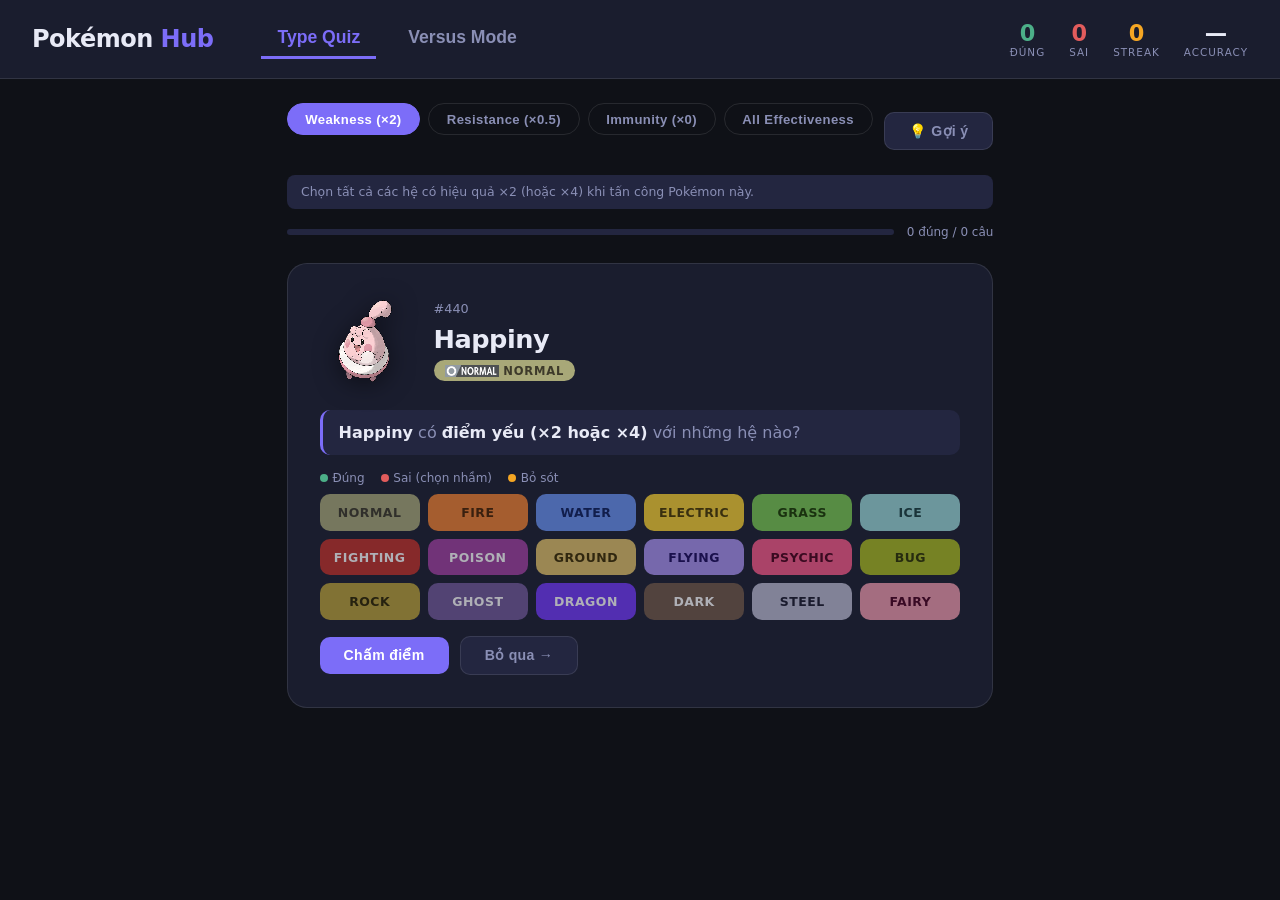
==== index.html @ 415a4779 "." ====
<!DOCTYPE html>
<html lang="vi">
<head>
    <meta charset="UTF-8">
    <meta name="viewport" content="width=device-width, initial-scale=1.0">
    <title>Pokémon Hub</title>
    <link rel="stylesheet" href="css/style.css?v=2">
</head>
<body>
    <header>
        <div class="logo">Pokémon <span>Hub</span></div>
        <div class="tabs" style="display:flex; gap:1rem; margin-left:2rem;">
            <button class="tab-btn active" data-tab="quiz">Type Quiz</button>
            <button class="tab-btn" data-tab="versus">Versus Mode</button>
        </div>
        <div class="score-bar" id="score-bar">
            <div class="score-item"><div class="val" id="s-correct" style="color:var(--correct)">0</div><div class="lbl">Đúng</div></div>
            <div class="score-item"><div class="val" id="s-wrong" style="color:var(--wrong)">0</div><div class="lbl">Sai</div></div>
            <div class="score-item"><div class="val" id="s-streak" style="color:#f5a623">0</div><div class="lbl">Streak</div></div>
            <div class="score-item"><div class="val" id="s-acc">—</div><div class="lbl">Accuracy</div></div>
        </div>
    </header>

    <div id="tab-quiz" class="tab-content" style="display:block;">
        <main>
            <div style="margin-bottom:1rem; display:flex; gap:0.7rem; align-items:center; flex-wrap:wrap;">
                <div class="modes" id="modes">
                    <button class="mode-btn active" data-mode="weakness">Weakness (×2)</button>
                    <button class="mode-btn" data-mode="resistance">Resistance (×0.5)</button>
                    <button class="mode-btn" data-mode="immunity">Immunity (×0)</button>
                    <button class="mode-btn" data-mode="all">All Effectiveness</button>
                </div>
                <button class="btn btn-ghost" onclick="showHint()" id="hint-btn" style="margin-left:auto">💡 Gợi ý</button>
            </div>

            <div class="mode-desc" id="mode-desc"></div>

            <div class="progress-wrap">
                <div class="progress-bar">
                    <div class="progress-fill" id="progress-fill" style="width:0%"></div>
                </div>
                <div class="progress-text" id="progress-text">0 / 0</div>
            </div>

            <div class="quiz-card" id="quiz-card">
                <div class="pokemon-header">
                    <img class="pokemon-sprite" id="poke-sprite" src="" alt="Pokemon sprite">
                    <div class="pokemon-info">
                        <div class="pokemon-num" id="poke-num">#001</div>
                        <div class="pokemon-name" id="poke-name">Bulbasaur</div>
                        <div class="type-badges" id="poke-types"></div>
                    </div>
                </div>

                <div class="question-text" id="question-text"></div>

                <div class="legend">
                    <span><span class="dot" style="background:var(--correct)"></span>Đúng</span>
                    <span><span class="dot" style="background:var(--wrong)"></span>Sai (chọn nhầm)</span>
                    <span><span class="dot" style="background:#f5a623"></span>Bỏ sót</span>
                </div>

                <div class="type-grid" id="type-grid"></div>

                <div class="eff-table" id="eff-table"></div>

                <div class="btn-row" style="margin-top:1rem">
                    <button class="btn btn-primary" id="submit-btn" onclick="submitAnswer()">Chấm điểm</button>
                    <button class="btn btn-ghost" onclick="nextPokemon()">Bỏ qua →</button>
                    <button class="btn btn-ghost" id="next-btn" onclick="nextPokemon()"
                        style="display:none; background:var(--accent); color:#fff">Tiếp theo →</button>
                </div>

                <div class="feedback" id="feedback"></div>
            </div>
        </main>
    </div>

    <div id="tab-versus" class="tab-content" style="display:none; width: 100%; max-width: 900px; padding: 1.5rem 1rem 4rem; margin: 0 auto;">
        <!-- Versus mode will be rendered here -->
    </div>

    <script src="js/data.js?v=2"></script>
    <script src="js/quiz.js?v=2"></script>
    <script src="js/versus.js?v=2"></script>
    <script src="js/app.js?v=2"></script>
</body>
</html>
---- css/style.css ----
:root {
            --bg: #0f1117;
            --surface: #1a1d2e;
            --surface2: #232640;
            --border: rgba(255, 255, 255, 0.1);
            --text: #e8eaf6;
            --muted: #8a8fb5;
            --accent: #7c6df8;
            --correct: #4caf88;
            --wrong: #e25c5c;
        }

        * {
            box-sizing: border-box;
            margin: 0;
            padding: 0;
        }

        body {
            background: var(--bg);
            color: var(--text);
            font-family: 'Segoe UI', system-ui, sans-serif;
            min-height: 100vh;
            display: flex;
            flex-direction: column;
            align-items: center;
        }

        header {
            width: 100%;
            padding: 1.2rem 2rem;
            background: var(--surface);
            border-bottom: 1px solid var(--border);
            display: flex;
            align-items: center;
            gap: 1rem;
        }

        header .logo {
            font-size: 1.5rem;
            font-weight: 800;
            letter-spacing: -0.5px;
        }

        header .logo span {
            color: var(--accent);
        }

        .score-bar {
            margin-left: auto;
            display: flex;
            gap: 1.5rem;
            align-items: center;
        }

        .score-item {
            text-align: center;
        }

        .score-item .val {
            font-size: 1.4rem;
            font-weight: 700;
        }

        .score-item .lbl {
            font-size: 0.65rem;
            color: var(--muted);
            text-transform: uppercase;
            letter-spacing: 1px;
        }

        main {
            width: 100%;
            max-width: 900px;
            padding: 1.5rem 1rem 4rem;
        }

        /* Mode Selector */
        .modes {
            display: flex;
            gap: 0.5rem;
            flex-wrap: wrap;
            margin-bottom: 1.5rem;
        }

        .mode-btn {
            padding: 0.45rem 1.1rem;
            border-radius: 999px;
            border: 1.5px solid var(--border);
            background: transparent;
            color: var(--muted);
            font-size: 0.82rem;
            font-weight: 600;
            cursor: pointer;
            transition: all 0.15s;
            letter-spacing: 0.4px;
        }

        .mode-btn:hover {
            border-color: var(--accent);
            color: var(--accent);
        }

        .mode-btn.active {
            background: var(--accent);
            border-color: var(--accent);
            color: #fff;
        }

        /* Pokemon Card */
        .quiz-card {
            background: var(--surface);
            border-radius: 20px;
            border: 1px solid var(--border);
            padding: 2rem;
            margin-bottom: 1.5rem;
        }

        .pokemon-header {
            display: flex;
            align-items: center;
            gap: 1.5rem;
            margin-bottom: 1.5rem;
        }

        .pokemon-sprite {
            width: 90px;
            height: 90px;
            image-rendering: pixelated;
            filter: drop-shadow(0 4px 12px rgba(0, 0, 0, 0.5));
        }

        .pokemon-info {
            flex: 1;
        }

        .pokemon-name {
            font-size: 1.6rem;
            font-weight: 800;
            text-transform: capitalize;
            letter-spacing: -0.5px;
        }

        .pokemon-num {
            font-size: 0.8rem;
            color: var(--muted);
            margin-bottom: 0.5rem;
        }

        .type-badges {
            display: flex;
            gap: 0.4rem;
            flex-wrap: wrap;
            margin-top: 0.4rem;
        }

        .type-badge {
            padding: 0.2rem 0.7rem;
            border-radius: 999px;
            font-size: 0.72rem;
            font-weight: 700;
            text-transform: uppercase;
            letter-spacing: 0.8px;
        }

        .question-text {
            font-size: 1rem;
            color: var(--muted);
            margin-bottom: 1rem;
            padding: 0.8rem 1rem;
            background: var(--surface2);
            border-radius: 10px;
            border-left: 3px solid var(--accent);
        }

        .question-text strong {
            color: var(--text);
        }

        /* Type Grid */
        .type-grid {
            display: grid;
            grid-template-columns: repeat(auto-fill, minmax(95px, 1fr));
            gap: 0.5rem;
            margin-bottom: 1rem;
        }

        .type-check {
            position: relative;
            cursor: pointer;
        }

        .type-check input {
            position: absolute;
            opacity: 0;
            width: 0;
            height: 0;
        }

        .type-label {
            display: flex;
            align-items: center;
            justify-content: center;
            gap: 0.35rem;
            padding: 0.55rem 0.5rem;
            border-radius: 10px;
            border: 2px solid transparent;
            font-size: 0.78rem;
            font-weight: 700;
            text-transform: uppercase;
            letter-spacing: 0.5px;
            cursor: pointer;
            transition: all 0.12s;
            user-select: none;
            opacity: 0.65;
        }

        .type-check input:checked+.type-label {
            border-color: #fff;
            opacity: 1;
            transform: scale(1.04);
            box-shadow: 0 0 0 3px rgba(255, 255, 255, 0.15);
        }

        .type-label:hover {
            opacity: 0.9;
        }

        /* Result overlay on labels */
        .type-label.result-correct {
            border-color: var(--correct) !important;
            box-shadow: 0 0 0 3px rgba(76, 175, 136, 0.35) !important;
            opacity: 1 !important;
        }

        .type-label.result-wrong {
            border-color: var(--wrong) !important;
            box-shadow: 0 0 0 3px rgba(226, 92, 92, 0.35) !important;
            opacity: 1 !important;
        }

        .type-label.result-missed {
            border-color: #f5a623 !important;
            box-shadow: 0 0 0 3px rgba(245, 166, 35, 0.35) !important;
            opacity: 1 !important;
        }

        /* Buttons */
        .btn-row {
            display: flex;
            gap: 0.7rem;
            align-items: center;
            flex-wrap: wrap;
        }

        .btn {
            padding: 0.65rem 1.5rem;
            border-radius: 10px;
            border: none;
            font-size: 0.88rem;
            font-weight: 700;
            cursor: pointer;
            transition: all 0.12s;
            letter-spacing: 0.3px;
        }

        .btn-primary {
            background: var(--accent);
            color: #fff;
        }

        .btn-primary:hover {
            background: #6a5ce8;
            transform: translateY(-1px);
        }

        .btn-ghost {
            background: var(--surface2);
            color: var(--muted);
            border: 1px solid var(--border);
        }

        .btn-ghost:hover {
            color: var(--text);
            border-color: var(--muted);
        }

        /* Feedback */
        .feedback {
            display: none;
            padding: 1rem 1.2rem;
            border-radius: 12px;
            font-size: 0.88rem;
            margin-top: 1rem;
            line-height: 1.6;
        }

        .feedback.show {
            display: block;
        }

        .feedback.correct {
            background: rgba(76, 175, 136, 0.12);
            border: 1px solid rgba(76, 175, 136, 0.35);
        }

        .feedback.partial {
            background: rgba(245, 166, 35, 0.12);
            border: 1px solid rgba(245, 166, 35, 0.35);
        }

        .feedback.wrong {
            background: rgba(226, 92, 92, 0.12);
            border: 1px solid rgba(226, 92, 92, 0.35);
        }

        .feedback .result-headline {
            font-size: 1rem;
            font-weight: 700;
            margin-bottom: 0.4rem;
        }

        /* Legend */
        .legend {
            display: flex;
            gap: 1rem;
            flex-wrap: wrap;
            font-size: 0.75rem;
            color: var(--muted);
            margin-bottom: 0.6rem;
        }

        .legend span {
            display: flex;
            align-items: center;
            gap: 0.3rem;
        }

        .dot {
            width: 8px;
            height: 8px;
            border-radius: 50%;
            display: inline-block;
        }

        /* Progress */
        .progress-wrap {
            display: flex;
            align-items: center;
            gap: 0.8rem;
            margin-bottom: 1.5rem;
        }

        .progress-bar {
            flex: 1;
            height: 6px;
            background: var(--surface2);
            border-radius: 999px;
            overflow: hidden;
        }

        .progress-fill {
            height: 100%;
            background: var(--accent);
            border-radius: 999px;
            transition: width 0.3s;
        }

        .progress-text {
            font-size: 0.75rem;
            color: var(--muted);
            white-space: nowrap;
        }

        /* Effectiveness hint table */
        .eff-table {
            font-size: 0.78rem;
            color: var(--muted);
            margin-top: 0.8rem;
            display: none;
        }

        .eff-table.show {
            display: block;
        }

        .eff-row {
            display: flex;
            align-items: center;
            gap: 0.5rem;
            padding: 0.2rem 0;
        }

        .eff-mult {
            font-weight: 700;
            min-width: 38px;
            text-align: right;
            font-size: 0.85rem;
        }

        .eff-types {
            display: flex;
            gap: 0.3rem;
            flex-wrap: wrap;
        }

        /* Mode description */
        .mode-desc {
            font-size: 0.78rem;
            color: var(--muted);
            margin-bottom: 1rem;
            padding: 0.6rem 0.9rem;
            background: var(--surface2);
            border-radius: 8px;
        }

        /* Tabs */
        .tab-btn {
            background: transparent;
            color: var(--muted);
            border: none;
            font-size: 1.1rem;
            font-weight: 700;
            cursor: pointer;
            padding: 0.5rem 1rem;
            transition: all 0.2s;
            border-bottom: 3px solid transparent;
        }
        .tab-btn:hover {
            color: var(--text);
        }
        .tab-btn.active {
            color: var(--accent);
            border-bottom-color: var(--accent);
        }
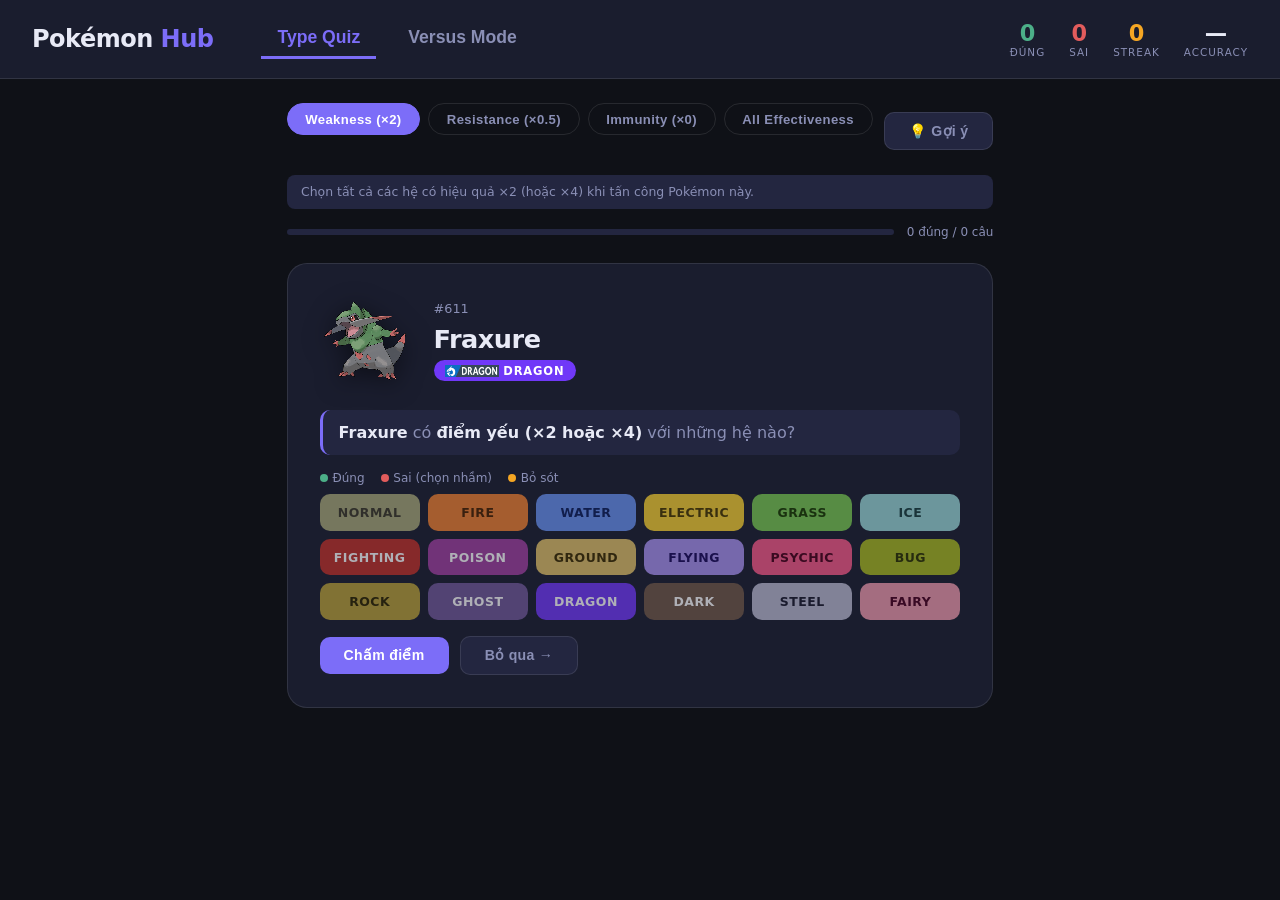
==== commit a7a21c62: "." ====
--- a/index.html
+++ b/index.html
@@ -82,7 +82,7 @@
 
     <script src="js/data.js?v=2"></script>
     <script src="js/quiz.js?v=2"></script>
-    <script src="js/versus.js?v=2"></script>
+    <script src="js/versus.js?v=3"></script>
     <script src="js/app.js?v=2"></script>
 </body>
 </html>
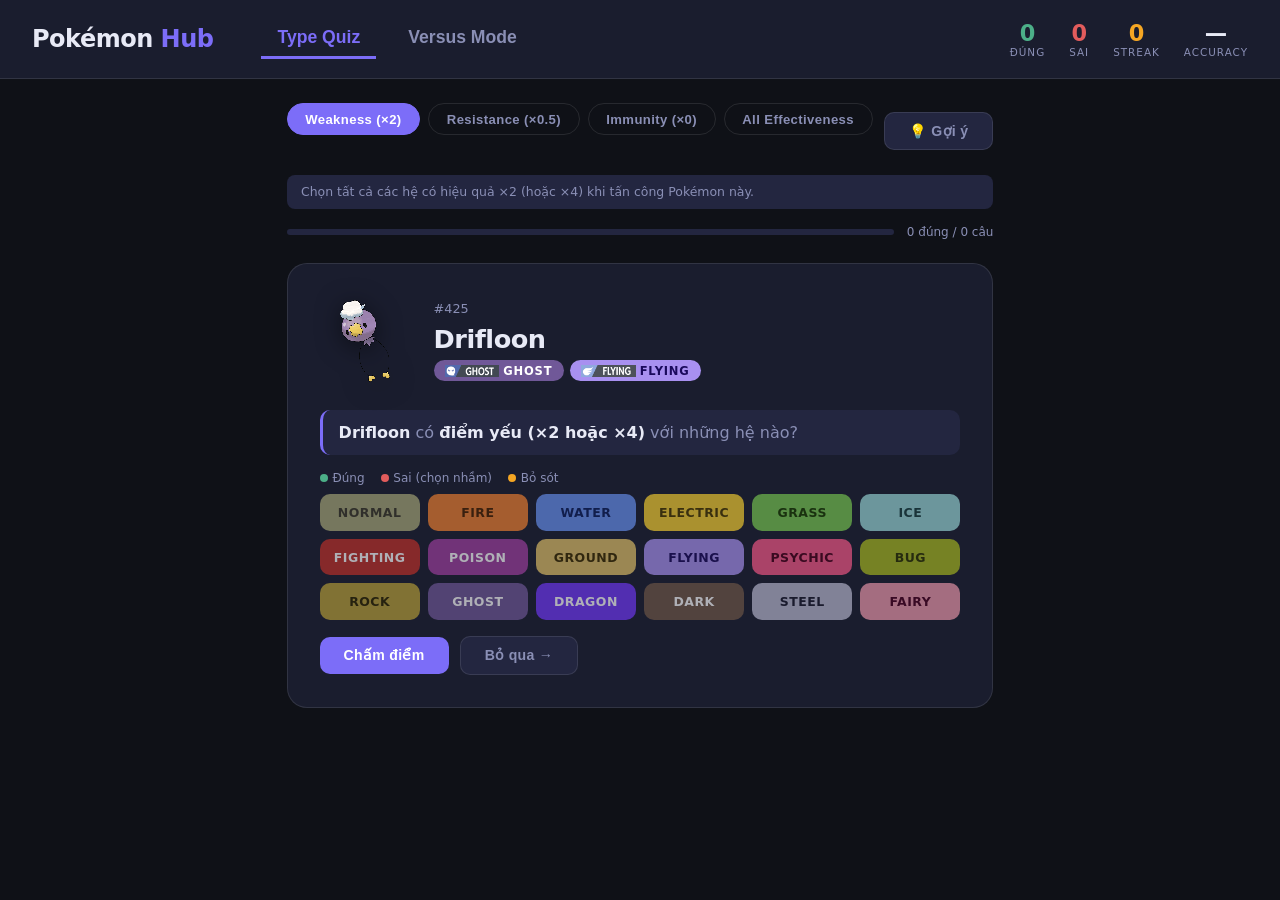
==== commit eb7e3c8b: "." ====
--- a/index.html
+++ b/index.html
@@ -81,7 +81,7 @@
     </div>
 
     <script src="js/data.js?v=2"></script>
-    <script src="js/quiz.js?v=2"></script>
+    <script src="js/quiz.js?v=3"></script>
     <script src="js/versus.js?v=3"></script>
     <script src="js/app.js?v=2"></script>
 </body>
